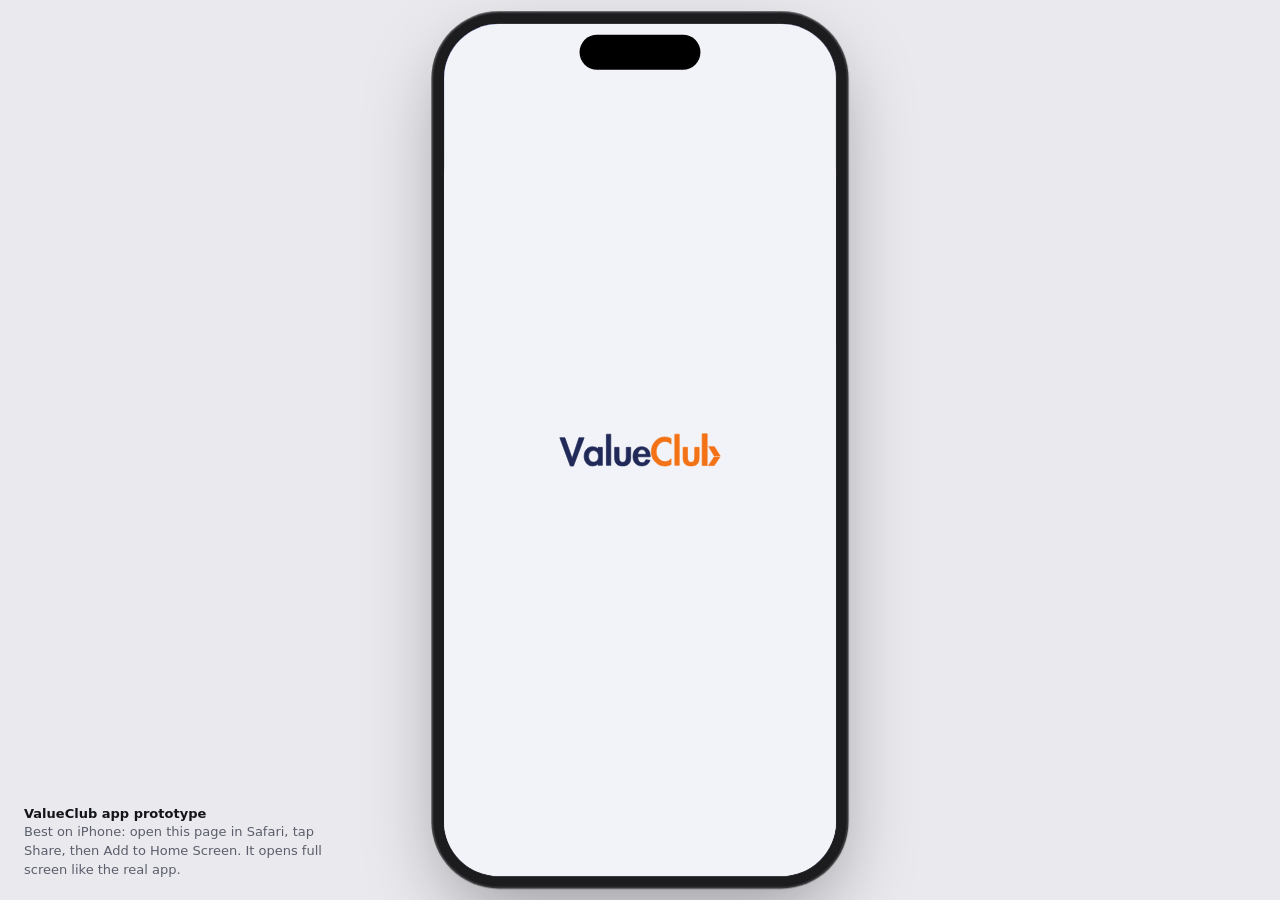
==== QA-motion.html @ 4e7cab77 "Add files via upload" ====
<!doctype html>
<html lang="en">
<head>
<meta charset="utf-8">
<title>ValueClub</title>
<meta name="viewport" content="width=device-width, initial-scale=1, viewport-fit=cover">
<meta name="description" content="ValueClub app prototype">
<meta name="apple-mobile-web-app-capable" content="yes">
<meta name="mobile-web-app-capable" content="yes">
<!-- Opaque status bar. iOS 26 sizes a black-translucent home-screen app one status bar short at the bottom
     (WebKit bug 301108), which cut off the tab bar. With "default", iOS paints the strip in theme-color,
     which main.js keeps in step with the page (navy on band pages). iOS reads this tag only when the app is added. -->
<meta name="apple-mobile-web-app-status-bar-style" content="default">
<meta name="apple-mobile-web-app-title" content="ValueClub">
<meta name="theme-color" id="vcTheme" content="#F2F3F8">
<meta name="format-detection" content="telephone=no">
<link rel="apple-touch-icon" href="icons/icon-180.png">
<link rel="icon" type="image/png" href="icons/icon-192.png">
<link rel="manifest" href="manifest.webmanifest">

<link rel="preconnect" href="https://fonts.googleapis.com">
<link href="https://fonts.googleapis.com/css2?family=Outfit:wght@400;500;600;700;800&amp;family=Google+Sans+Flex:wght@400..800&amp;family=Roboto+Flex:opsz,wght@8..144,400;8..144,500;8..144,600;8..144,700&amp;display=swap" rel="stylesheet">
<style>body{margin:0}button:focus:not(:focus-visible){outline:none}@keyframes vcShim{0%{background-position:100% 0}100%{background-position:-100% 0}}@keyframes vcMenu{0%{opacity:0;transform:scale(.85)}100%{opacity:1;transform:scale(1)}}@keyframes vcIn{0%{opacity:0;transform:scale(.92)}100%{opacity:1;transform:scale(1)}}</style>

<style>
  :root { --bg: #F2F3F8; --desk: #E9E9EE; --ink: #14151A; --sub: #5B5E6B; }
  @media (prefers-color-scheme: dark) { :root { --bg: #000000; --desk: #1A1A1D; --ink: #EDEDF0; --sub: #9A9CA6; } }
  html, body { margin: 0; height: 100%; background: var(--bg); overscroll-behavior: none; }
  body { -webkit-tap-highlight-color: transparent; -webkit-text-size-adjust: 100%; touch-action: manipulation; -webkit-user-select: none; user-select: none; font-family: -apple-system, BlinkMacSystemFont, "SF Pro Text", system-ui, sans-serif; }
  input, textarea, select { -webkit-user-select: text; user-select: text; font-size: 16px; }
  #root { position: fixed; inset: 0; overflow: hidden; }
  /* desktop: show the app in an iPhone 17 frame */
  body.desk { background: var(--desk); }
  body.desk #root { inset: auto; left: 50%; top: 50%; width: 402px; height: 874px; transform-origin: center; border-radius: 56px; box-shadow: 0 0 0 11px #1C1C1E, 0 0 0 13px #3A3A3D, 0 30px 80px rgba(0,0,0,.35); }
  body.desk #island { position: fixed; left: 50%; top: 50%; width: 124px; height: 36px; border-radius: 20px; background: #000; z-index: 50; pointer-events: none; }
  #deskNote { display: none; }
  body.desk #deskNote { display: block; position: fixed; left: 24px; bottom: 20px; max-width: 300px; font-size: 13px; line-height: 1.45; color: var(--sub); }
  body.desk #deskNote b { color: var(--ink); }
  /* add-to-home-screen hint (iPhone Safari, first visit only) */
  #a2hs { position: fixed; left: 12px; right: 12px; bottom: calc(12px + env(safe-area-inset-bottom)); z-index: 200; display: none; padding: 16px 16px 14px; border-radius: 22px; background: rgba(255,255,255,.96); color: #14151A; box-shadow: 0 10px 40px rgba(0,0,0,.25); font-size: 15px; line-height: 1.4; -webkit-backdrop-filter: blur(20px); backdrop-filter: blur(20px); animation: a2hsIn .35s cubic-bezier(.2,.8,.2,1); }
  #a2hs.on { display: block; }
  #a2hs b { display: block; font-size: 17px; margin-bottom: 4px; }
  #a2hs button { margin-top: 12px; width: 100%; height: 46px; border: 0; border-radius: 999px; background: #202958; color: #fff; font: inherit; font-weight: 600; }
  @keyframes a2hsIn { from { transform: translateY(30px); opacity: 0; } to { transform: none; opacity: 1; } }
  /* dev menu (10 taps on the logo) */
  #devLayer { position: fixed; inset: 0; z-index: 150; display: none; overflow: hidden; font-family: -apple-system, BlinkMacSystemFont, "SF Pro Text", system-ui, sans-serif;
    --dv-bg: #F2F2F7; --dv-card: #FFFFFF; --dv-ink: #000000; --dv-sub: rgba(60,60,67,.6); --dv-line: rgba(60,60,67,.14); --dv-seg: rgba(118,118,128,.12); --dv-segOn: #FFFFFF; --dv-accent: #202958; --dv-sw: #34C759; }
  #devLayer[data-theme="dark"] { --dv-bg: #1C1C1E; --dv-card: #2C2C2E; --dv-ink: #FFFFFF; --dv-sub: rgba(235,235,245,.6); --dv-line: rgba(84,84,88,.6); --dv-seg: rgba(118,118,128,.24); --dv-segOn: #636366; --dv-accent: #9FB0FF; --dv-sw: #30D158; }
  body.desk #devLayer { inset: auto; left: 50%; top: 50%; width: 402px; height: 874px; transform-origin: center; border-radius: 56px; }
  #devLayer.show { display: block; }
  .dv-scrim { position: absolute; inset: 0; background: rgba(0,0,0,.4); opacity: 0; transition: opacity .3s; }
  #devLayer.on .dv-scrim { opacity: 1; }
  .dv-sheet { position: absolute; left: 0; right: 0; bottom: 0; top: 54px; display: flex; flex-direction: column; background: var(--dv-bg); color: var(--dv-ink); border-radius: 38px 38px 0 0;
    transform: translateY(100%); transition: transform .38s cubic-bezier(.2,.9,.25,1); box-shadow: 0 -10px 40px rgba(0,0,0,.2); }
  #devLayer.on .dv-sheet { transform: none; }
  .dv-grab { width: 36px; height: 5px; border-radius: 3px; background: var(--dv-line); margin: 8px auto 0; flex: none; }
  .dv-head { display: flex; align-items: flex-start; justify-content: space-between; gap: 12px; padding: 12px 20px 10px; flex: none; }
  .dv-head b { display: block; font-size: 22px; letter-spacing: -.3px; }
  .dv-head span { display: block; font-size: 13px; color: var(--dv-sub); margin-top: 2px; }
  .dv-done { border: 0; background: var(--dv-seg); color: var(--dv-ink); font: inherit; font-weight: 600; font-size: 15px; height: 36px; padding: 0 16px; border-radius: 999px; }
  .dv-body { flex: 1; overflow-y: auto; -webkit-overflow-scrolling: touch; padding: 0 16px calc(28px + env(safe-area-inset-bottom)); }
  .dv-sec { font-size: 13px; color: var(--dv-sub); padding: 18px 16px 6px; }
  .dv-group { background: var(--dv-card); border-radius: 14px; overflow: hidden; }
  .dv-row { all: unset; box-sizing: border-box; width: 100%; display: flex; align-items: center; justify-content: space-between; gap: 12px; min-height: 48px; padding: 10px 16px; cursor: pointer; }
  .dv-row + .dv-row { box-shadow: inset 0 .5px 0 var(--dv-line); }
  .dv-col { flex-direction: column; align-items: stretch; gap: 8px; cursor: default; padding: 12px 16px; }
  .dv-lab { display: flex; flex-direction: column; gap: 2px; font-size: 16px; }
  .dv-lab small { font-size: 12.5px; color: var(--dv-sub); }
  .dv-act span { color: var(--dv-accent); font-weight: 500; }
  .dv-act.danger span { color: #FF3B30; }
  .dv-seg { display: flex; padding: 2px; border-radius: 9px; background: var(--dv-seg); }
  .dv-seg button { flex: 1; min-width: 0; border: 0; background: transparent; color: var(--dv-ink); font: inherit; font-size: 13px; font-weight: 500; height: 30px; border-radius: 7px; padding: 0 4px; white-space: nowrap; overflow: hidden; text-overflow: ellipsis; transition: background .2s, box-shadow .2s; }
  .dv-seg button.on { background: var(--dv-segOn); box-shadow: 0 3px 8px rgba(0,0,0,.12), 0 0 0 .5px rgba(0,0,0,.04); font-weight: 600; }
  .dv-btns { display: flex; gap: 8px; flex-wrap: wrap; }
  .dv-btns button { border: 0; background: var(--dv-seg); color: var(--dv-accent); font: inherit; font-size: 14px; font-weight: 600; height: 34px; padding: 0 14px; border-radius: 999px; }
  .dv-sw { flex: none; width: 51px; height: 31px; border-radius: 999px; background: var(--dv-seg); position: relative; transition: background .25s; }
  .dv-sw i { position: absolute; top: 2px; left: 2px; width: 27px; height: 27px; border-radius: 50%; background: #fff; box-shadow: 0 3px 8px rgba(0,0,0,.15); transition: transform .25s cubic-bezier(.3,.7,.3,1); }
  .dv-sw.on { background: var(--dv-sw); }
  .dv-sw.on i { transform: translateX(20px); }
  .dv-foot { font-size: 12.5px; color: var(--dv-sub); text-align: center; margin: 18px 8px 0; }
  /* iOS 26/27 Liquid Glass tab bar */
  [data-tbwrap] { justify-content: space-between; }
  [data-tabbar] { position: relative; max-width: 420px; touch-action: none; transition: max-width .5s cubic-bezier(.3,1.15,.4,1), scale .35s cubic-bezier(.3,1.4,.5,1); }
  [data-tabbar] > button { transition: flex-grow .45s cubic-bezier(.3,1,.4,1), opacity .25s, color .25s; }
  [data-tabbar] > button > span:last-child { transition: opacity .2s, font-size .3s; }
  [data-tabbar].tb-press { scale: 1.035; }
  [data-tabbar].tb-press > button:active { opacity: 1; }
  [data-tabbar] > button.tb-hot { scale: 1.08; transition: scale .2s, color .2s; }
  [data-tabind] { transition: scale .3s cubic-bezier(.3,1.5,.5,1), background-color .25s, box-shadow .25s, opacity .25s; }
  [data-tabind].tb-lens { scale: 1.2 1.14; background-color: rgba(255,255,255,.55) !important; box-shadow: inset 0 0 0 .7px rgba(255,255,255,.9), inset 0 -8px 16px rgba(255,255,255,.35), 0 10px 26px rgba(18,23,53,.16); }
  @media (prefers-color-scheme: dark) { [data-tabind].tb-lens { background-color: rgba(255,255,255,.16) !important; box-shadow: inset 0 0 0 .7px rgba(255,255,255,.35), 0 10px 26px rgba(0,0,0,.4); } }
  [data-seg] { position: relative; }
  [data-seg] > button { position: relative; z-index: 1; }
  [data-tbmin] [data-tabbar] { max-width: 62px; }
  [data-tbmin] [data-tabbar] > button:not([data-on]) { flex-grow: 0 !important; flex-basis: 0 !important; opacity: 0; overflow: hidden; pointer-events: none; }
  [data-tbmin] [data-tabbar] > button > span:last-child { opacity: 0; font-size: 0; }
  [data-tbmin] [data-tabind] { opacity: 0; }
  /* scan viewfinder */
  .fx-scanline { animation: fxScan 2.2s cubic-bezier(.45,0,.55,1) infinite alternate; }
  @keyframes fxScan { from { top: 24%; } to { top: 72%; } }
  .fx-breathe { animation: fxBreathe 1.6s ease-in-out infinite; }
  @keyframes fxBreathe { 50% { opacity: .55; } }
  @media (prefers-reduced-motion: reduce) { .fx-scanline, .fx-breathe { animation: none; } }
  /* press feedback, like a native tap */
  #root button, #root a { -webkit-touch-callout: none; }
  #root button:active, #root a:active { opacity: .62; transition: opacity 0s; }
  #resetFlash { position: fixed; inset: 0; z-index: 300; background: var(--bg); opacity: 0; pointer-events: none; transition: opacity .35s; }
  #resetFlash.on { opacity: 1; }
</style>
<style>[data-tabbar]{touch-action:manipulation}button{min-height:44px} [data-vc-layer]{contain:layout paint;will-change:transform} @media(prefers-reduced-motion:reduce){*{scroll-behavior:auto!important}}</style></head>
<body>
<div id="root"></div>
<div id="island"></div>
<div id="deskNote"><b>ValueClub app prototype</b><br>Best on iPhone: open this page in Safari, tap Share, then Add to Home Screen. It opens full screen like the real app.</div>
<div id="a2hs" role="dialog" aria-label="Add to Home Screen"><b>Add ValueClub to your Home Screen</b>Tap <span aria-label="Share">Share</span> in Safari, then <b style="display:inline;font-size:15px;margin:0">Add to Home Screen</b>. It opens full screen, like the real app.<button type="button" id="a2hsOk">Got it</button></div>
<div id="devLayer"></div>
<div id="resetFlash"></div>
<script src="preact.min.js"></script>
<script src="runtime.js"></script>
<script src="app.js"></script>
<script src="fx.js"></script>
<script src="main.js"></script>
<script src="qa-motion.js"></script></body>
</html>
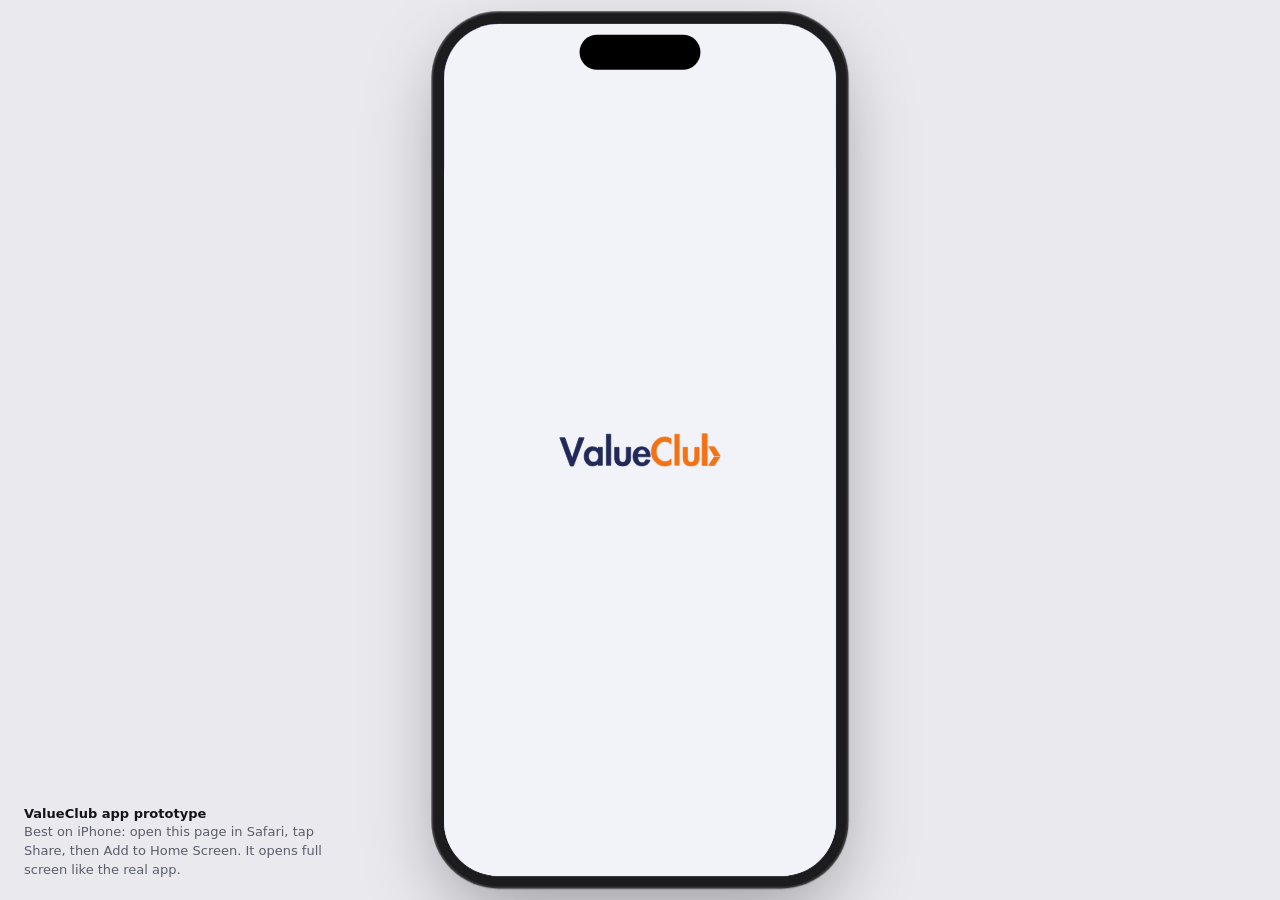
==== commit d834900f: "Add files via upload" ====
--- a/QA-motion.html
+++ b/QA-motion.html
@@ -20,7 +20,36 @@
 
 <link rel="preconnect" href="https://fonts.googleapis.com">
 <link href="https://fonts.googleapis.com/css2?family=Outfit:wght@400;500;600;700;800&amp;family=Google+Sans+Flex:wght@400..800&amp;family=Roboto+Flex:opsz,wght@8..144,400;8..144,500;8..144,600;8..144,700&amp;display=swap" rel="stylesheet">
-<style>body{margin:0}button:focus:not(:focus-visible){outline:none}@keyframes vcShim{0%{background-position:100% 0}100%{background-position:-100% 0}}@keyframes vcMenu{0%{opacity:0;transform:scale(.85)}100%{opacity:1;transform:scale(1)}}@keyframes vcIn{0%{opacity:0;transform:scale(.92)}100%{opacity:1;transform:scale(1)}}</style>
+<style>body{margin:0}button:focus:not(:focus-visible){outline:none}@keyframes vcShim{0%{background-position:100% 0}100%{background-position:-100% 0}}@keyframes vcMenu{0%{opacity:0;transform:scale(.85)}100%{opacity:1;transform:scale(1)}}@keyframes vcIn{0%{opacity:0;transform:scale(.92)}100%{opacity:1;transform:scale(1)}}
+/* Accessibility: real text reflow, without zooming screen geometry. */
+[data-text="large"] { --vc-type-scale:2; --vc-display-scale:1.35; }
+[data-text="large"] [data-text-row] { flex-wrap:wrap; height:auto !important; min-width:0; }
+[data-text="large"] [data-text-row] > span { min-width:0; max-width:100%; }
+[data-text="large"] [data-text-row] > span:first-child { flex:1 1 100%; }
+[data-text="large"] [data-text-grid] { grid-template-columns:minmax(0,1fr) !important; }
+[data-text="large"] [data-text-grid] > [style*="grid-column"] { grid-column:auto !important; }
+[data-text="large"] button:not(nav button), [data-text="large"] a { height:auto; overflow-wrap:anywhere; }
+[data-text="large"] span:not([aria-hidden]) { overflow-wrap:anywhere; }
+[data-text="large"] [style*="white-space: nowrap"], [data-text="large"] [style*="white-space:nowrap"] { white-space:normal !important; }
+[data-text="large"] [style*="-webkit-line-clamp"] { -webkit-line-clamp:unset !important; }
+[data-text="large"] nav button { min-width:0; }
+[data-text="large"] nav button span { font-size:17px !important; }
+[data-text="large"] [data-banners] { flex-wrap:nowrap !important; }
+@media (prefers-reduced-motion:reduce) { *, *::before, *::after { animation-duration:0.01ms !important; transition-duration:0.01ms !important; scroll-behavior:auto !important; } }
+
+
+/* Glass uses one blur per surface, an opaque accessibility/fallback path, and no lens filters. */
+@supports not ((backdrop-filter:blur(1px)) or (-webkit-backdrop-filter:blur(1px))) {
+ [data-glass] { background:var(--card) !important; }
+}
+@media (prefers-reduced-transparency:reduce), (prefers-contrast:more) {
+ [data-glass] { background:var(--card) !important; backdrop-filter:none !important; -webkit-backdrop-filter:none !important; box-shadow:inset 0 0 0 1px var(--line) !important; }
+}
+[data-transparency="solid"] [data-glass] { background:var(--card) !important; backdrop-filter:none !important; -webkit-backdrop-filter:none !important; }
+[data-glass] button:focus-visible, button[data-glass]:focus-visible { outline:2px solid var(--accent);outline-offset:3px; }
+@media (forced-colors:active) { [data-glass] { background:Canvas !important;color:CanvasText !important;backdrop-filter:none !important;border:1px solid ButtonText !important; } }
+
+</style>
 
 <style>
   :root { --bg: #F2F3F8; --desk: #E9E9EE; --ink: #14151A; --sub: #5B5E6B; }
@@ -116,9 +145,10 @@
 <div id="devLayer"></div>
 <div id="resetFlash"></div>
 <script src="preact.min.js"></script>
-<script src="runtime.js"></script>
-<script src="app.js"></script>
-<script src="fx.js"></script>
-<script src="main.js"></script>
-<script src="qa-motion.js"></script></body>
+<script src="runtime.js?v=19-ready"></script>
+<script src="app.js?v=19-ready"></script>
+<script src="fx.js?v=19-ready"></script>
+<script src="sections.js?v=19-ready"></script>
+<script src="main.js?v=19-ready"></script>
+<script src="qa-motion.js?v=19-ready"></script></body>
 </html>
